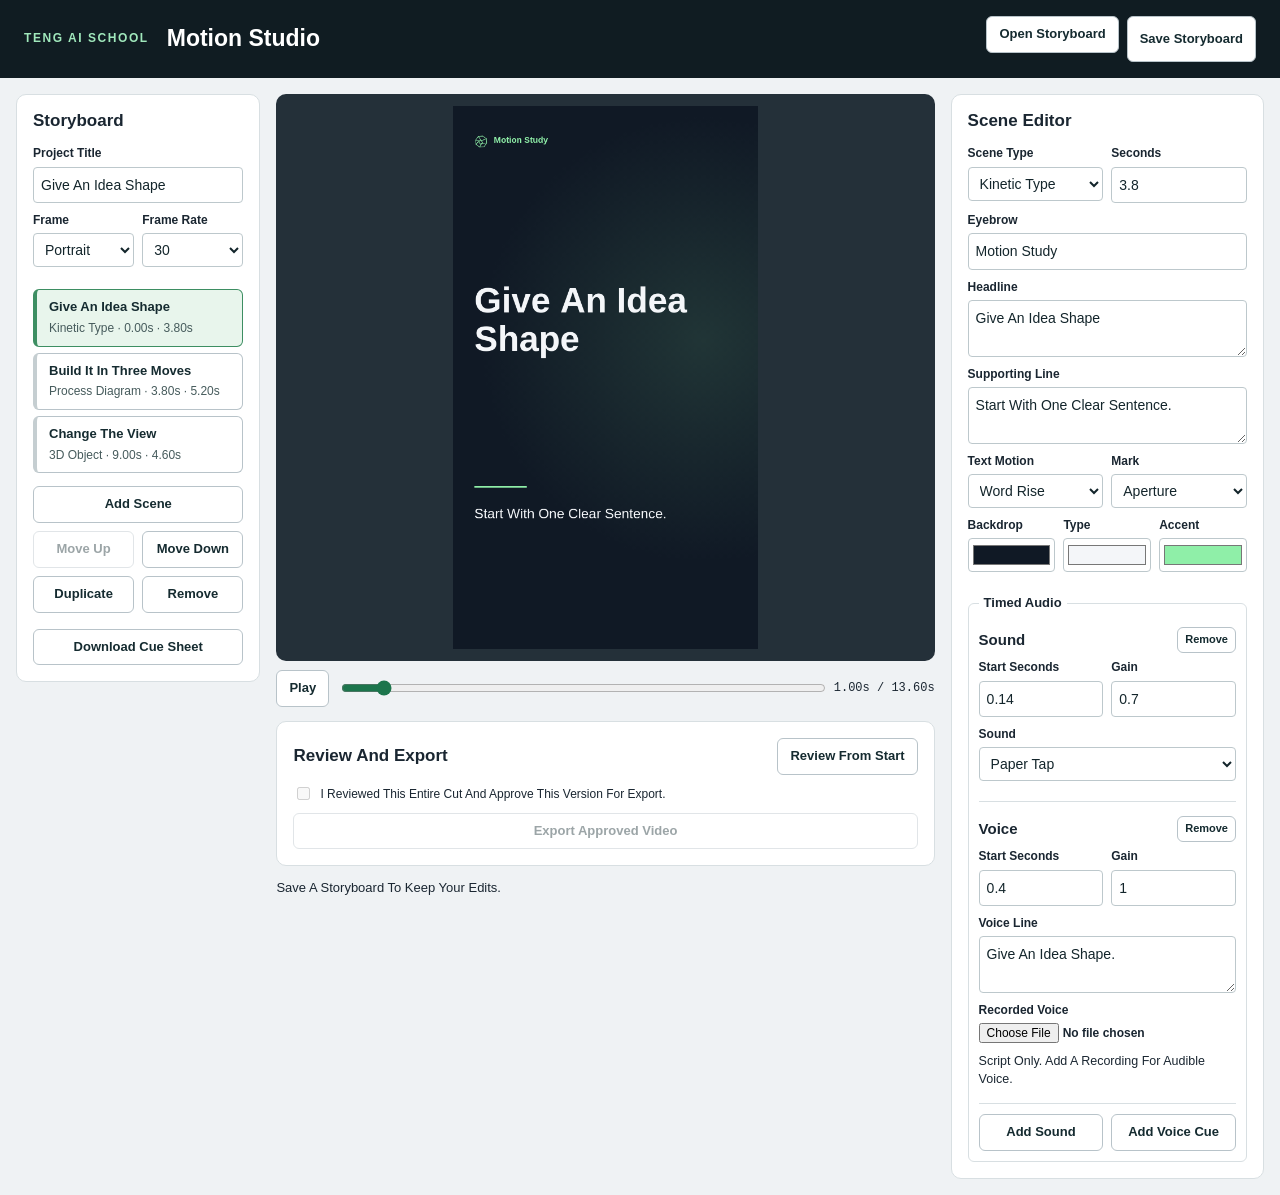
==== skills/animated-video/studio/index.html @ e6ecc981 "Build Social Cut Kit 2.0 From Original Tools And Assets" ====
<!doctype html>
<html lang="en">
<head>
  <meta charset="utf-8">
  <meta name="viewport" content="width=device-width, initial-scale=1">
  <title>Motion Studio | TENG AI SCHOOL</title>
  <link rel="stylesheet" href="studio.css">
  <script defer src="project.js"></script>
  <script defer src="sound.js"></script>
  <script defer src="marks.js"></script>
  <script defer src="space.js"></script>
  <script defer src="frame.js"></script>
  <script defer src="editor.js"></script>
</head>
<body>
  <header class="mast"><div class="identity"><span class="brand">TENG AI SCHOOL</span><h1>Motion Studio</h1></div>
    <nav aria-label="Project Files"><label class="fileButton">Open Storyboard<input id="openFile" type="file" accept=".json,application/json"></label><button id="save">Save Storyboard</button></nav>
  </header>
  <main>
    <aside class="board panel">
      <h2>Storyboard</h2>
      <label>Project Title<input id="projectTitle" maxlength="100"></label>
      <div class="pair"><label>Frame<select id="aspect"></select></label><label>Frame Rate<select id="fps"><option>24</option><option>30</option><option>60</option></select></label></div>
      <div id="scenes" class="scenes" aria-label="Select A Scene"></div>
      <button id="addScene" class="full">Add Scene</button>
      <div class="order"><button id="up">Move Up</button><button id="down">Move Down</button></div>
      <div class="order"><button id="duplicate">Duplicate</button><button id="remove">Remove</button></div>
      <button id="sheet" class="full secondary">Download Cue Sheet</button>
    </aside>

    <section class="monitor" aria-label="Animation Monitor">
      <div class="stage"><canvas id="frame" width="540" height="960" aria-label="Animated Storyboard Frame"></canvas></div>
      <div class="transport">
        <button id="play">Play</button><label class="slider"><span class="sr">Timeline Position</span><input id="seek" type="range" min="0" max="10" step="0.01" value="0"></label><output id="clock">0.00 / 0.00</output>
      </div>
      <div class="review panel">
        <h2>Review And Export</h2>
        <button id="review">Review From Start</button>
        <label class="check"><input id="approve" type="checkbox" disabled>I Reviewed This Entire Cut And Approve This Version For Export.</label>
        <button id="export" class="full" disabled>Export Approved Video</button>
      </div>
      <p id="status" role="status" aria-live="polite">Save A Storyboard To Keep Your Edits.</p>
    </section>

    <aside class="inspector panel">
      <h2>Scene Editor</h2>
      <div class="pair"><label>Scene Type<select id="mode"></select></label><label>Seconds<input id="duration" type="number" step="0.1" min="1" max="60"></label></div>
      <label>Eyebrow<input id="eyebrow" maxlength="110"></label>
      <label>Headline<textarea id="title" rows="2" maxlength="110"></textarea></label>
      <label id="bodyField">Supporting Line<textarea id="body" rows="2" maxlength="320"></textarea></label>
      <label id="stepsField" hidden>Steps, One Per Line<textarea id="steps" rows="4" maxlength="365"></textarea></label>
      <div class="pair"><label>Text Motion<select id="motion"></select></label><label>Mark<select id="mark"></select></label></div>
      <div class="colors"><label>Backdrop<input type="color" id="background"></label><label>Type<input type="color" id="foreground"></label><label>Accent<input type="color" id="accent"></label></div>
      <fieldset id="spaceFields" hidden><legend>3D Scene</legend>
        <label>Mesh<select id="shape"></select></label>
        <div class="pair"><label>Surface<input type="color" id="material"></label><label>Key Light<input type="color" id="light"></label></div>
        <div class="pair"><label>Light Yaw °<input id="lightYaw" type="number" min="-180" max="180" step="1"></label><label>Light Elevation °<input id="lightElevation" type="number" min="-90" max="90" step="1"></label></div>
        <label>Light Intensity<input id="intensity" type="number" min="0" max="2" step="0.05"></label>
        <div class="pair"><label>Camera Yaw °<input id="azimuth" type="number" min="-180" max="180" step="1"></label><label>Elevation °<input id="elevation" type="number" min="-70" max="70" step="1"></label></div>
        <div class="pair"><label>Camera Orbit °<input id="orbit" type="number" min="-180" max="180" step="1"></label><label>Object Spin °<input id="spin" type="number" min="-450" max="450" step="1"></label></div>
        <div class="pair"><label>Distance<input id="distance" type="number" min="3.5" max="9" step="0.1"></label><label>Gloss<input id="gloss" type="number" min="0" max="1" step="0.05"></label></div>
      </fieldset>
      <fieldset><legend>Timed Audio</legend>
        <div id="cues"></div>
        <div class="pair"><button id="addSound">Add Sound</button><button id="addVoice">Add Voice Cue</button></div>
      </fieldset>
    </aside>
  </main>
</body>
</html>
---- skills/animated-video/studio/studio.css ----
* { box-sizing: border-box; }
:root { font: 15px/1.45 Inter, Arial, sans-serif; color: #1a2631; background: #eff2f4; }
body { margin: 0; }
button, input, select, textarea { font: inherit; }
button, .fileButton { background: #fff; border: 1px solid #b8c3c9; border-radius: 6px; padding: 8px 12px; color: #152b30; font-size: 13px; font-weight: 650; cursor: pointer; text-align: center; }
button:hover:not(:disabled), .fileButton:hover { background: #e9f6ed; border-color: #56896a; }
button:disabled { cursor: default; opacity: .42; }
:focus-visible, .fileButton:focus-within { outline: 2px solid #16875d; outline-offset: 2px; }
.mast { background: #101c22; color: white; padding: 16px 24px; display: flex; gap: 16px; align-items: center; justify-content: space-between; flex-wrap: wrap; }
.identity { display: flex; align-items: center; gap: 18px; }
.brand { letter-spacing: .13em; font-size: 12px; font-weight: 700; color: #a0e8bc; }
h1, h2 { margin: 0; line-height: 1.2; }
h1 { font-size: 23px; }
h2 { font-size: 17px; margin-bottom: 14px; }
.mast nav, .order { display: flex; gap: 8px; }
.fileButton { position: relative; display: inline-flex; align-items: center; justify-content: center; overflow: hidden; }
.fileButton input { position: absolute; inset: 0; opacity: 0; width: 100%; cursor: pointer; }
main { padding: 16px; max-width: 1700px; margin: auto; display: grid; grid-template-columns: minmax(190px, .78fr) minmax(320px, 2.1fr) minmax(235px, 1fr); align-items: start; gap: 16px; }
.panel { background: #fff; border: 1px solid #d8dfe2; border-radius: 10px; padding: 16px; min-width: 0; }
.main, .monitor, .slider, label { min-width: 0; }
label { display: flex; flex-direction: column; font-weight: 650; font-size: 12px; gap: 4px; margin-bottom: 9px; }
input:not([type=checkbox], [type=file], [type=range]), select, textarea { width: 100%; padding: 7px; font-weight: 400; font-size: 14px; border: 1px solid #bdc8cc; border-radius: 4px; background: white; color: #13252b; }
input[type=color] { height: 34px; padding: 2px !important; cursor: pointer; }
textarea { resize: vertical; }
.pair, .colors { display: grid; grid-template-columns: repeat(2, minmax(0, 1fr)); gap: 8px; }
.colors { grid-template-columns: repeat(3, minmax(0, 1fr)); }
.full { width: 100%; }
.order { margin-top: 8px; }
.order button { flex: 1; }
.secondary { margin-top: 16px; }
.scenes { margin: 13px 0; display: grid; gap: 6px; max-height: 42vh; overflow: auto; }
.scene { text-align: left; display: grid; gap: 3px; border-left: 4px solid #c5ced1; }
.scene[aria-current=true] { background: #e8f5ec; border-color: #3d8e62; }
.scene strong { overflow-wrap: anywhere; }
.scene span { font-weight: 450; font-size: 12px; color: #465b5c; }
.stage { background: #243039; border-radius: 10px; min-height: 315px; height: min(63vh, 750px); display: flex; padding: 12px; justify-content: center; align-items: center; overflow: hidden; }
canvas { display: block; max-width: 100%; max-height: 100%; object-fit: contain; width: auto; height: auto; }
.transport { display: flex; align-items: center; gap: 10px; margin: 9px 0 14px; }
.slider { flex: 1; margin: 0; }
input[type=range] { width: 100%; accent-color: #1c754c; }
output { font: 12px/1.4 Consolas, monospace; white-space: nowrap; }
.review { display: grid; grid-template-columns: 1fr auto; align-items: center; gap: 10px; }
.review h2, .check { margin: 0; }
.review .check, .review .full { grid-column: 1/-1; }
.check { flex-direction: row; align-items: flex-start; gap: 7px; font-weight: 450; line-height: 1.5; }
.check input { margin-top: 2px; }
#status { font-size: 13px; min-height: 18px; }
fieldset { min-width: 0; border: 1px solid #d8dfe2; padding: 10px; margin: 13px 0 0; border-radius: 6px; }
legend { font-size: 13px; font-weight: 700; padding: 0 5px; }
.cue { border-bottom: 1px solid #d8dfe2; padding: 4px 0 11px; margin-bottom: 10px; }
.cuehead { display: flex; align-items: center; justify-content: space-between; gap: 4px; margin-bottom: 6px; }
.cuehead button { font-size: 11px; padding: 4px 7px; }
.cue small { display: block; margin: 4px 0; }
.cue input[type=file] { width: 100%; }
[hidden] { display: none !important; }
.sr { width: 1px; height: 1px; overflow: hidden; position: absolute; clip-path: inset(50%); }
@media (max-width: 910px) { main { grid-template-columns: minmax(190px, .8fr) minmax(300px, 1.5fr); } .inspector { grid-row: 2; } .monitor { grid-row: 1 / 3; grid-column: 2; position: sticky; top: 12px; } }
@media (max-width: 620px) { main { display: flex; flex-direction: column; padding: 10px; gap: 10px; } .monitor { order: -1; position: static; } .panel, .monitor { width: 100%; } .stage { height: 45vh; min-height: 230px; } .mast { padding: 12px; } .identity { gap: 10px; } .mast nav { flex-wrap: wrap; } .scenes { max-height: 220px; } }
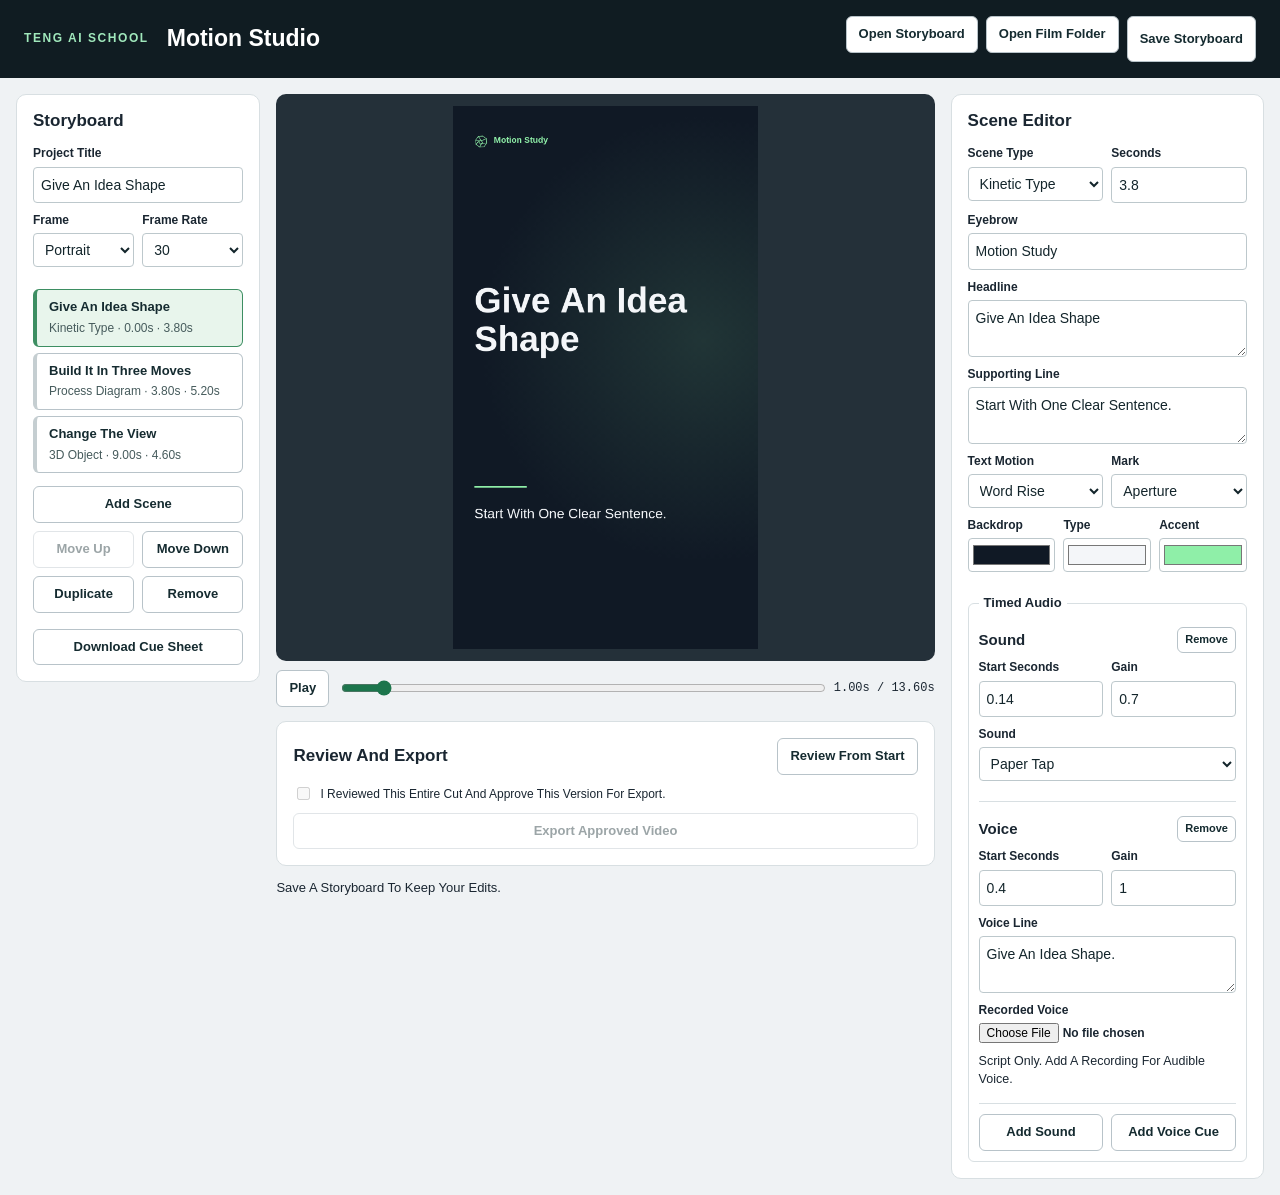
==== commit 88880c37: "Add Session Reflection, Workflow Experiments, Code-Drawn Films, Creator Library, And Animated Icons " ====
--- a/skills/animated-video/studio/index.html
+++ b/skills/animated-video/studio/index.html
@@ -9,18 +9,29 @@
   <script defer src="sound.js"></script>
   <script defer src="marks.js"></script>
   <script defer src="space.js"></script>
+  <script defer src="kit.js"></script>
+  <script defer src="timing.js"></script>
+  <script defer src="scenes.js"></script>
+  <script defer src="captions.js"></script>
   <script defer src="frame.js"></script>
+  <script defer src="../parts/character.js"></script>
+  <script defer src="../parts/chart.js"></script>
+  <script defer src="../parts/globe.js"></script>
+  <script defer src="../parts/phone.js"></script>
   <script defer src="editor.js"></script>
 </head>
 <body>
   <header class="mast"><div class="identity"><span class="brand">TENG AI SCHOOL</span><h1>Motion Studio</h1></div>
-    <nav aria-label="Project Files"><label class="fileButton">Open Storyboard<input id="openFile" type="file" accept=".json,application/json"></label><button id="save">Save Storyboard</button></nav>
+    <nav aria-label="Project Files"><label class="fileButton">Open Storyboard<input id="openFile" type="file" multiple accept=".json,application/json,.js,audio/*,.wav,.mp3,.m4a"></label><label class="fileButton">Open Film Folder<input id="openFolder" type="file" webkitdirectory></label><button id="save">Save Storyboard</button></nav>
   </header>
   <main>
     <aside class="board panel">
       <h2>Storyboard</h2>
       <label>Project Title<input id="projectTitle" maxlength="100"></label>
       <div class="pair"><label>Frame<select id="aspect"></select></label><label>Frame Rate<select id="fps"><option>24</option><option>30</option><option>60</option></select></label></div>
+      <div id="customSize" class="pair" hidden><label>Width<input id="customWidth" type="number" min="240" max="4096" step="2"></label><label>Height<input id="customHeight" type="number" min="240" max="4096" step="2"></label></div>
+      <label id="captionsField" class="check" hidden><input id="showCaptions" type="checkbox">Show Captions</label>
+      <p id="filmNote" class="note" hidden></p>
       <div id="scenes" class="scenes" aria-label="Select A Scene"></div>
       <button id="addScene" class="full">Add Scene</button>
       <div class="order"><button id="up">Move Up</button><button id="down">Move Down</button></div>
@@ -44,12 +55,17 @@
 
     <aside class="inspector panel">
       <h2>Scene Editor</h2>
-      <div class="pair"><label>Scene Type<select id="mode"></select></label><label>Seconds<input id="duration" type="number" step="0.1" min="1" max="60"></label></div>
-      <label>Eyebrow<input id="eyebrow" maxlength="110"></label>
-      <label>Headline<textarea id="title" rows="2" maxlength="110"></textarea></label>
+      <div class="pair"><label>Scene Type<select id="mode"></select></label><label>Seconds<input id="duration" type="number" step="0.1" min="0.25" max="600"></label></div>
+      <label id="eyebrowField">Eyebrow<input id="eyebrow" maxlength="110"></label>
+      <label><span id="titleLabel">Headline</span><textarea id="title" rows="2" maxlength="110"></textarea></label>
       <label id="bodyField">Supporting Line<textarea id="body" rows="2" maxlength="320"></textarea></label>
       <label id="stepsField" hidden>Steps, One Per Line<textarea id="steps" rows="4" maxlength="365"></textarea></label>
-      <div class="pair"><label>Text Motion<select id="motion"></select></label><label>Mark<select id="mark"></select></label></div>
+      <fieldset id="codeFields" hidden><legend>Code Scene</legend>
+        <label>Draw Function<select id="drawName"></select></label>
+        <label>Parameters As JSON<textarea id="params" rows="7" spellcheck="false"></textarea></label>
+        <small id="paramsNote"></small>
+      </fieldset>
+      <div id="typeFields" class="pair"><label>Text Motion<select id="motion"></select></label><label>Mark<select id="mark"></select></label></div>
       <div class="colors"><label>Backdrop<input type="color" id="background"></label><label>Type<input type="color" id="foreground"></label><label>Accent<input type="color" id="accent"></label></div>
       <fieldset id="spaceFields" hidden><legend>3D Scene</legend>
         <label>Mesh<select id="shape"></select></label>
--- a/skills/animated-video/studio/studio.css
+++ b/skills/animated-video/studio/studio.css
@@ -52,6 +52,9 @@
 .cuehead button { font-size: 11px; padding: 4px 7px; }
 .cue small { display: block; margin: 4px 0; }
 .cue input[type=file] { width: 100%; }
+.note { font-size: 12px; margin: 0 0 9px; color: #465b5c; }
+#params { font: 12px/1.4 Consolas, monospace; }
+#paramsNote { display: block; min-height: 16px; color: #8a3b12; }
 [hidden] { display: none !important; }
 .sr { width: 1px; height: 1px; overflow: hidden; position: absolute; clip-path: inset(50%); }
 @media (max-width: 910px) { main { grid-template-columns: minmax(190px, .8fr) minmax(300px, 1.5fr); } .inspector { grid-row: 2; } .monitor { grid-row: 1 / 3; grid-column: 2; position: sticky; top: 12px; } }
